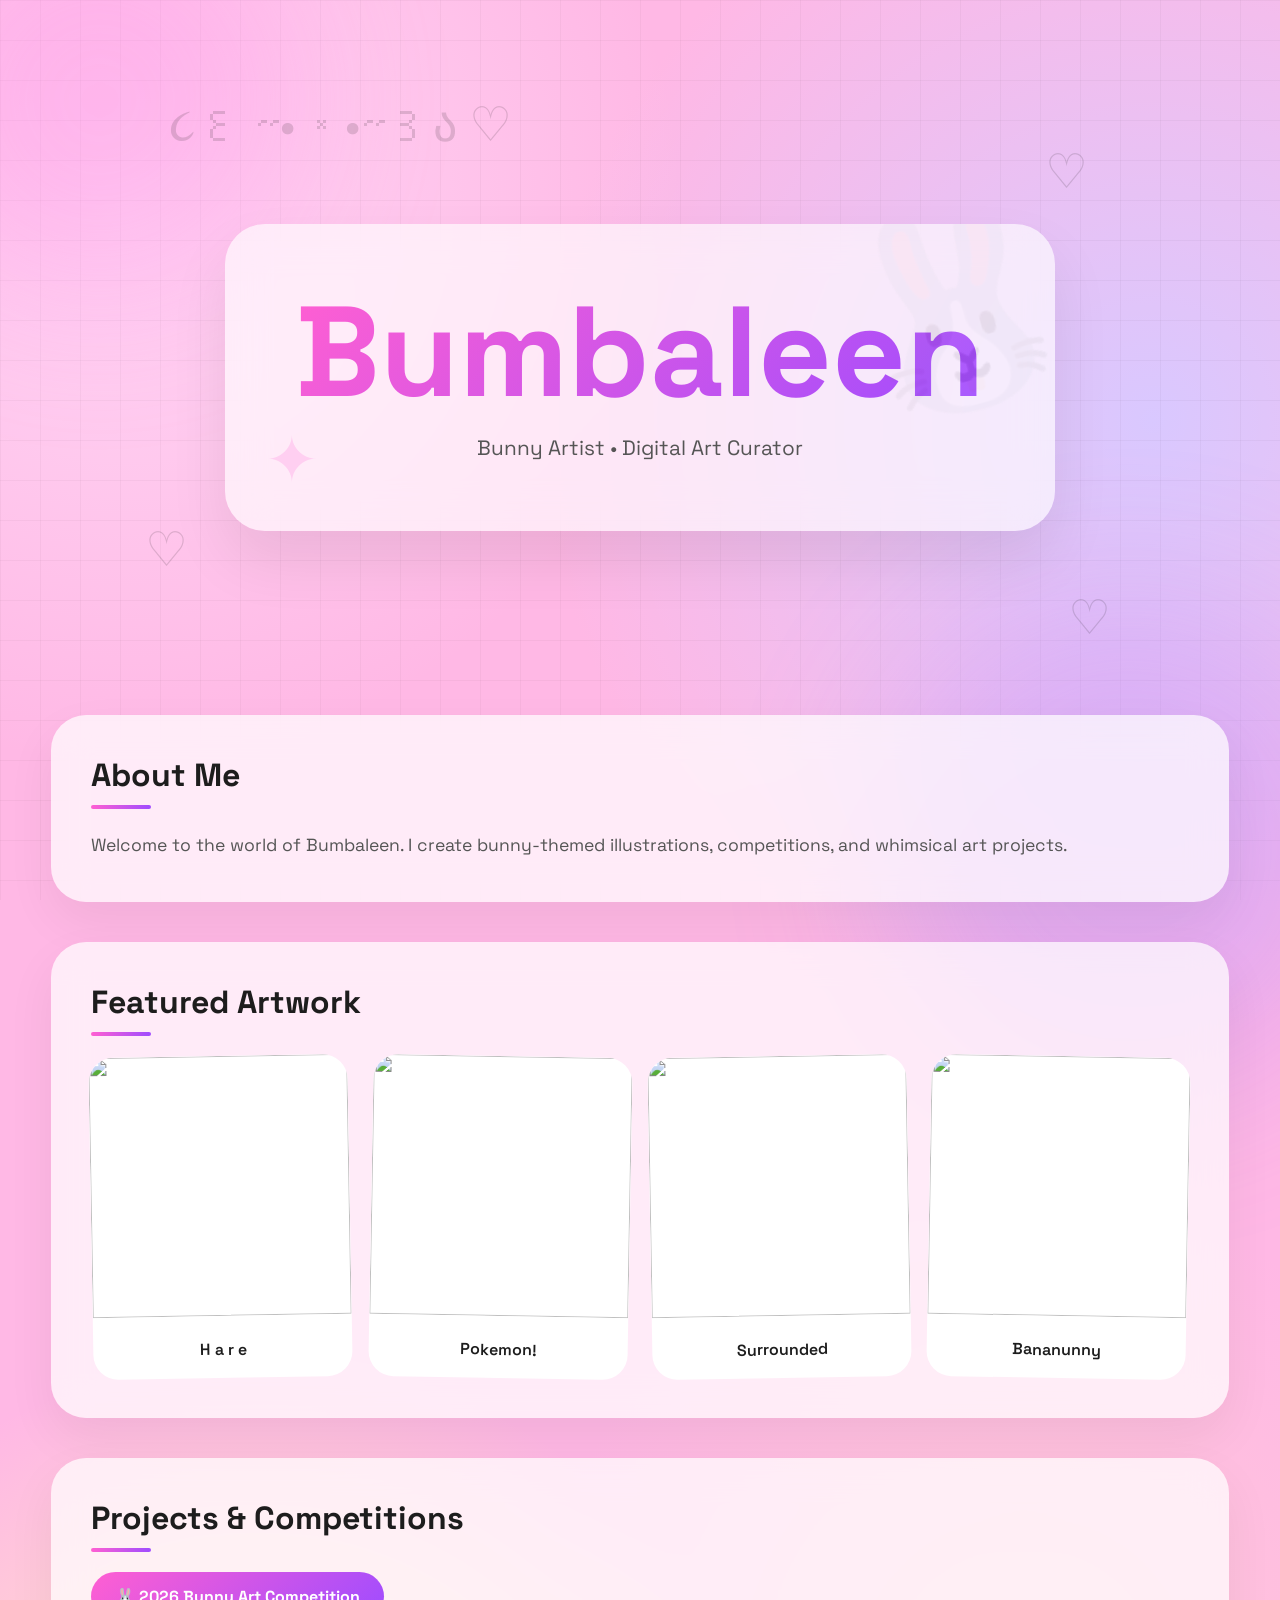
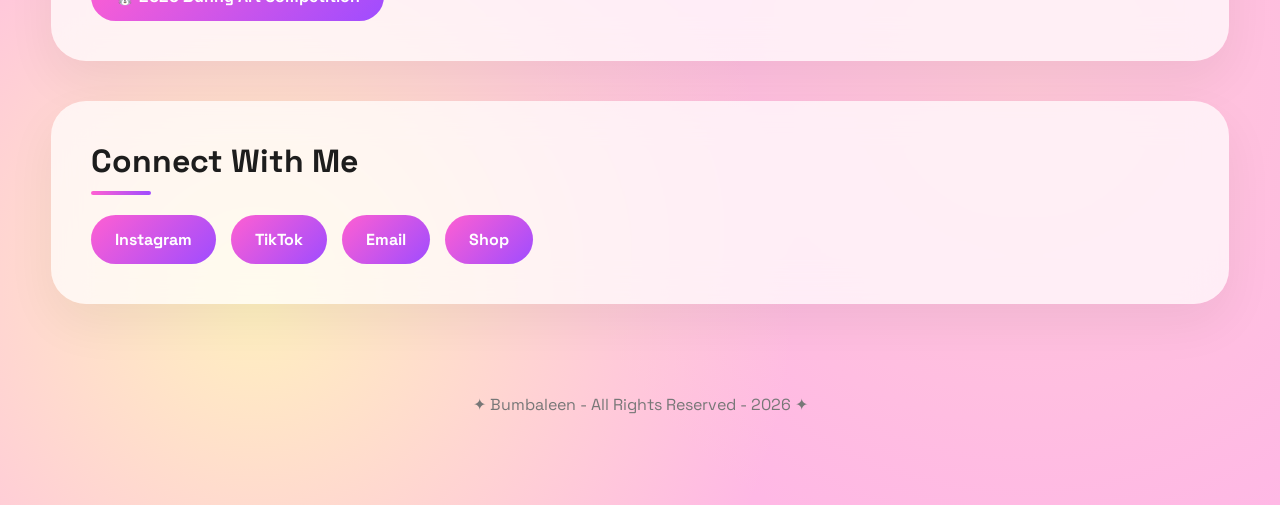
==== index.html @ 547e1d8e "Move website files to root directory for GitHub Pages" ====
<!DOCTYPE html>
<html lang="en">
<head>
<meta charset="UTF-8">
<meta name="viewport" content="width=device-width, initial-scale=1.0">
<title>Bumbaleen</title>

<link href="https://fonts.googleapis.com/css2?family=Space+Grotesk:wght@300;400;500;700&display=swap" rel="stylesheet">

<link rel="stylesheet" href="style.css">
</head>

<body>

<div class="blob blob1"></div>
<div class="blob blob2"></div>

<div class="container">

<section class="hero">

<div class="doodles">
<div class="doodle d1">૮꒰ ˶• ༝ •˶꒱ა ♡</div>
<div class="doodle d2">♡</div>
<div class="doodle d3">♡</div>
<div class="doodle d4">♡</div>
</div>

<div class="hero-card">

<h1>Bumbaleen</h1>

<p class="tagline">
Bunny Artist • Digital Art Curator
</p>

</div>

</section>

<section class="section">
<div class="card">

<h2>About Me</h2>

<p class="bio">
Welcome to the world of Bumbaleen. I create bunny-themed illustrations, competitions, and whimsical art projects.
</p>

</div>
</section>

<section class="section">
<div class="card">

<h2>Featured Artwork</h2>

<div class="gallery">

<div class="art">
<img src="Untitled256_20260115131650.jpeg" alt="">
<p>H a r e</p>
</div>

<div class="art">
<img src="IMG_6233.jpeg" alt="">
<p>Pokemon!</p>
</div>

<div class="art">
<img src="IMG_6665.jpeg" alt="">
<p>Surrounded</p>
</div>

<div class="art">
<img src="IMG_6043.jpeg" alt="">
<p>Bananunny</p>
</div>

</div>

</div>
</section>

<section class="section">
<div class="card">

<h2>Projects & Competitions</h2>

<div class="button-group">
<a class="button" href="competition.html">
🐰 2026 Bunny Art Competition
</a>
</div>

</div>
</section>

<section class="section">
<div class="card">

<h2>Connect With Me</h2>

<div class="button-group">

<a class="button" href="https://instagram.com/yourusername" target="_blank">
Instagram
</a>

<a class="button" href="https://tiktok.com/@yourusername" target="_blank">
TikTok
</a>

<a class="button" href="mailto:your@email.com">
Email
</a>

<a class="button" href="#">
Shop
</a>

</div>

</div>
</section>

<footer>
✦ Bumbaleen - All Rights Reserved - 2026 ✦ 
</footer>

</div>

</body>
</html>
---- style.css ----
*{
    margin:0;
    padding:0;
    box-sizing:border-box;
}

:root{
    --pink:#ff5fd2;
    --purple:#9f4cff;
    --cream:#FFB8E5;
    --dark:#1d1d1d;
}

body{
    font-family:'Space Grotesk',sans-serif;
    color:var(--dark);
    overflow-x:hidden;
    background:
    radial-gradient(circle at 10% 10%, #ffd7f5 0%, transparent 25%),
    radial-gradient(circle at 90% 20%, #d9c8ff 0%, transparent 30%),
    radial-gradient(circle at 20% 90%, #fff1bf 0%, transparent 25%),
    radial-gradient(circle at 80% 80%, #ffc8d8 0%, transparent 25%),
    var(--cream);
}

body::before{
    content:"";
    position:fixed;
    inset:0;
    background-image:
    linear-gradient(rgba(0,0,0,.03) 1px, transparent 1px),
    linear-gradient(90deg, rgba(0,0,0,.03) 1px, transparent 1px);
    background-size:40px 40px;
    pointer-events:none;
}

.blob{
    position:fixed;
    border-radius:50%;
    filter:blur(80px);
    opacity:.3;
    pointer-events:none;
}

.blob1{
    width:400px;
    height:400px;
    background:#ff77df;
    top:-100px;
    left:-100px;
}

.blob2{
    width:500px;
    height:500px;
    background:#b487ff;
    bottom:-200px;
    right:-100px;
}

.container{
    width:min(1200px,92%);
    margin:auto;
    padding:40px 0;
    position:relative;
    z-index:2;
}

.hero{
    min-height:75vh;
    display:flex;
    align-items:center;
    justify-content:center;
    text-align:center;
    position:relative;
}

.hero-card{
    background:rgba(255,255,255,.65);
    backdrop-filter:blur(20px);
    padding:70px;
    border-radius:40px;
    position:relative;
    overflow:hidden;
    box-shadow:
    0 30px 60px rgba(0,0,0,.08);
}

.hero-card::before{
    content:"🐰";
    position:absolute;
    font-size:12rem;
    right:-20px;
    top:-40px;
    opacity:.08;
    transform:rotate(-15deg);
}

.hero-card::after{
    content:"✦";
    position:absolute;
    left:40px;
    bottom:30px;
    font-size:4rem;
    color:var(--pink);
    opacity:.2;
}

h1{
    font-size:clamp(4rem,10vw,8rem);
    line-height:.9;

    background:
    linear-gradient(
    135deg,
    var(--pink),
    var(--purple)
    );

    -webkit-background-clip:text;
    -webkit-text-fill-color:transparent;
}

.tagline{
    margin-top:25px;
    font-size:1.3rem;
    color:#555;
}

.section{
    margin-bottom:40px;
}

.card{
    background:rgba(255,255,255,.72);
    backdrop-filter:blur(18px);
    border-radius:35px;
    padding:40px;
    box-shadow:
    0 20px 50px rgba(0,0,0,.06);
}

.card h2{
    font-size:2rem;
    margin-bottom:20px;
    position:relative;
}

.card h2::after{
    content:"";
    width:60px;
    height:4px;
    background:linear-gradient(
    90deg,
    var(--pink),
    var(--purple)
    );
    display:block;
    margin-top:10px;
    border-radius:999px;
}

.bio{
    line-height:1.9;
    font-size:1.1rem;
    color:#555;
}

.gallery{
    display:grid;
    grid-template-columns:
    repeat(auto-fit,minmax(240px,1fr));
    gap:20px;
}

.art{
    background:white;
    border-radius:25px;
    overflow:hidden;
    transition:.35s;
    transform:rotate(-1deg);
}

.art:nth-child(even){
    transform:rotate(1deg);
}

.art:hover{
    transform:translateY(-10px) rotate(0deg);
}

.art img{
    width:100%;
    height:260px;
    object-fit:cover;
}

.art p{
    padding:18px;
    text-align:center;
    font-weight:600;
}

.button-group{
    display:flex;
    flex-wrap:wrap;
    gap:15px;
}

.button{
    text-decoration:none;
    color:white;

    background:
    linear-gradient(
    135deg,
    var(--pink),
    var(--purple)
    );

    padding:14px 24px;
    border-radius:999px;
    font-weight:700;

    transition:.3s;
}

.button:hover{
    transform:translateY(-4px) scale(1.03);
}

footer{
    text-align:center;
    padding:50px;
    color:#777;
}

.doodles{
    position:absolute;
    inset:0;
    pointer-events:none;
}

.doodle{
    position:absolute;
    opacity:.15;
    font-size:3rem;
}

.d1{
    top:8%;
    left:10%;
}

.d2{
    top:15%;
    right:12%;
}

.d3{
    bottom:20%;
    left:8%;
}

.d4{
    bottom:10%;
    right:10%;
}

@media(max-width:768px){

.hero-card{
    padding:40px 25px;
}

.card{
    padding:25px;
}

}
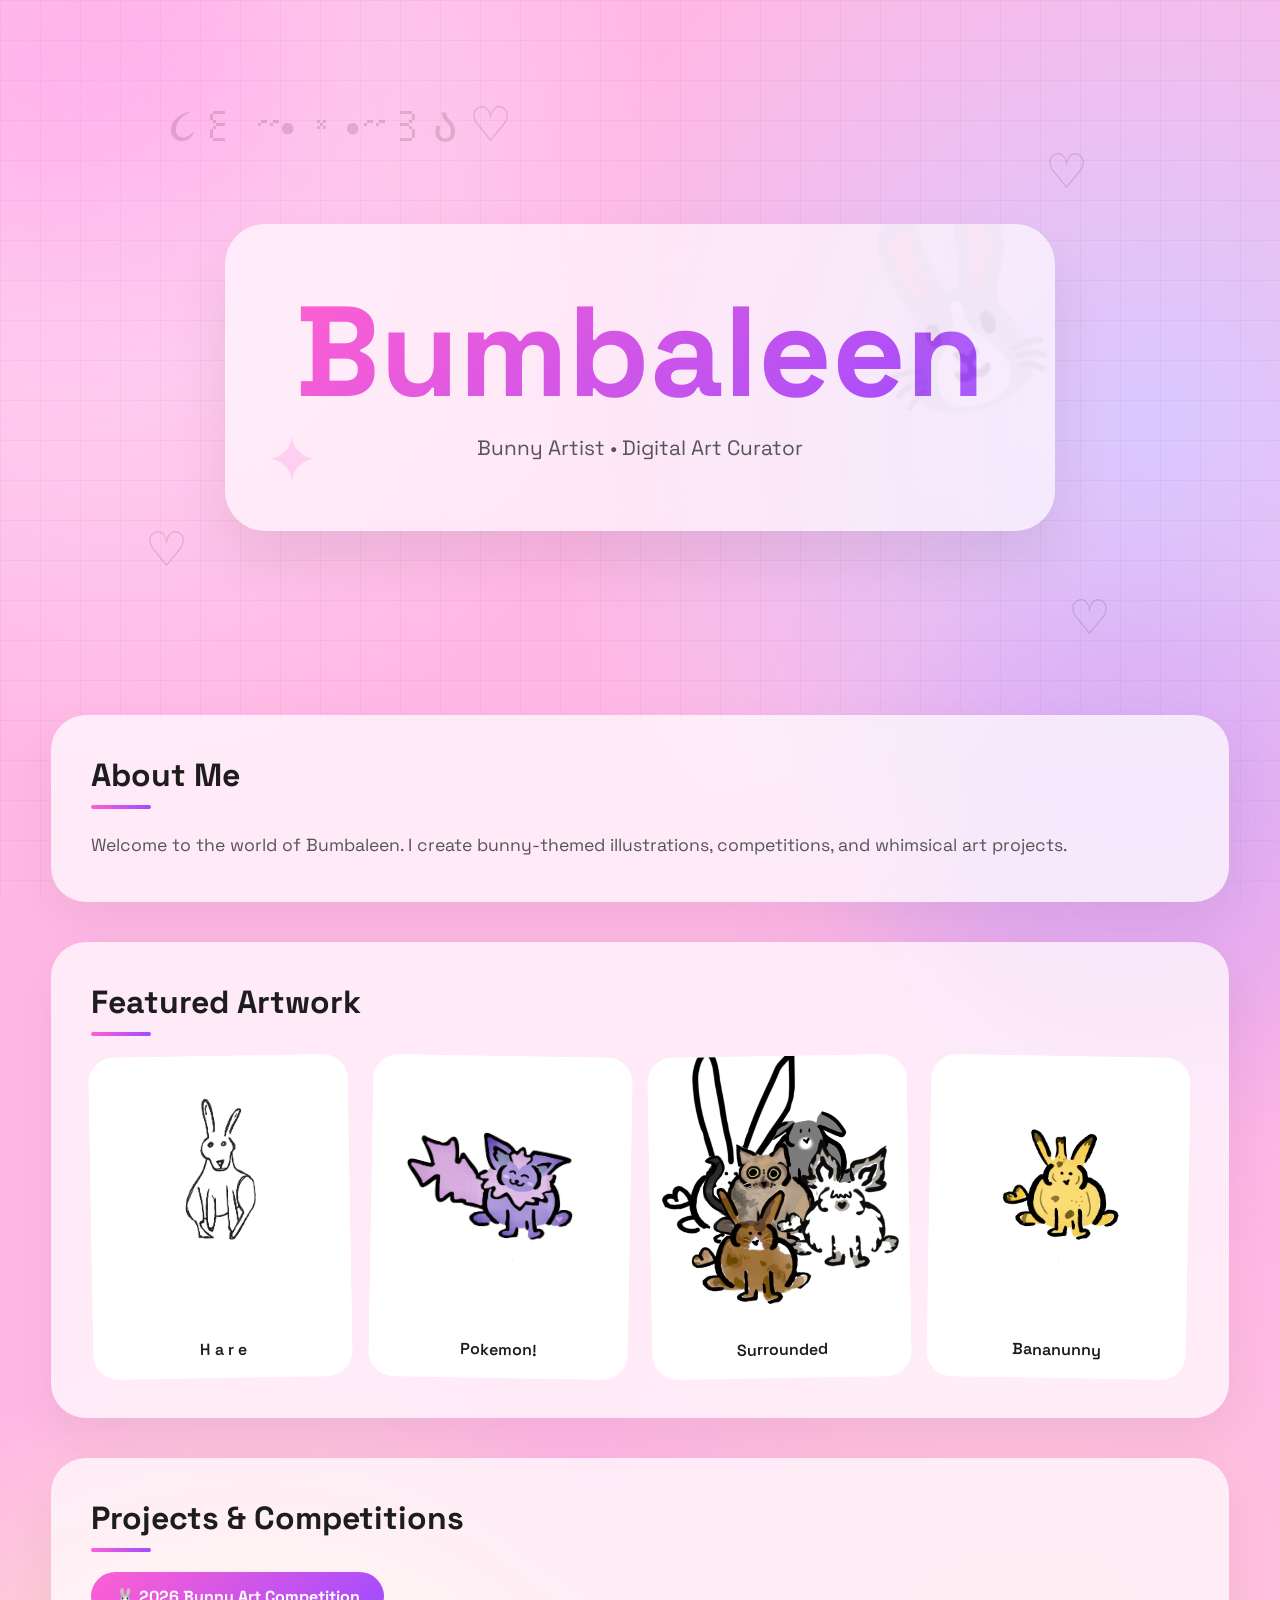
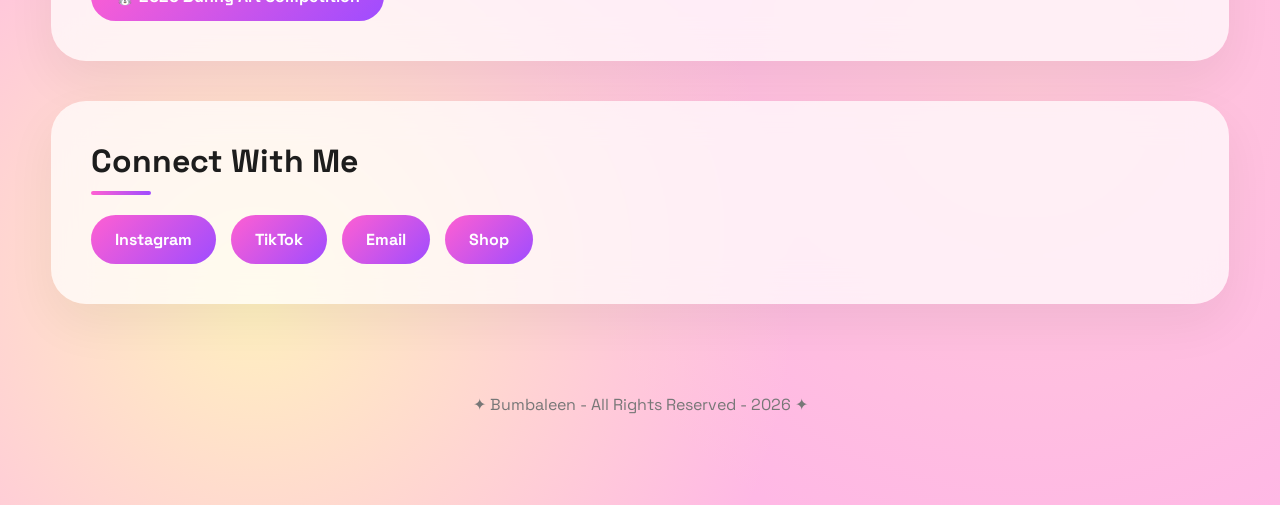
==== commit 68d7de48: "Add root index.html to serve Bumbaleen portfolio as homepage" ====
--- a/index.html
+++ b/index.html
@@ -4,131 +4,12 @@
 <meta charset="UTF-8">
 <meta name="viewport" content="width=device-width, initial-scale=1.0">
 <title>Bumbaleen</title>
-
-<link href="https://fonts.googleapis.com/css2?family=Space+Grotesk:wght@300;400;500;700&display=swap" rel="stylesheet">
-
-<link rel="stylesheet" href="style.css">
+<script>
+  // Redirect to the main site
+  window.location.href = './Bumbaleen/main webby/index.html';
+</script>
 </head>
-
 <body>
-
-<div class="blob blob1"></div>
-<div class="blob blob2"></div>
-
-<div class="container">
-
-<section class="hero">
-
-<div class="doodles">
-<div class="doodle d1">૮꒰ ˶• ༝ •˶꒱ა ♡</div>
-<div class="doodle d2">♡</div>
-<div class="doodle d3">♡</div>
-<div class="doodle d4">♡</div>
-</div>
-
-<div class="hero-card">
-
-<h1>Bumbaleen</h1>
-
-<p class="tagline">
-Bunny Artist • Digital Art Curator
-</p>
-
-</div>
-
-</section>
-
-<section class="section">
-<div class="card">
-
-<h2>About Me</h2>
-
-<p class="bio">
-Welcome to the world of Bumbaleen. I create bunny-themed illustrations, competitions, and whimsical art projects.
-</p>
-
-</div>
-</section>
-
-<section class="section">
-<div class="card">
-
-<h2>Featured Artwork</h2>
-
-<div class="gallery">
-
-<div class="art">
-<img src="Untitled256_20260115131650.jpeg" alt="">
-<p>H a r e</p>
-</div>
-
-<div class="art">
-<img src="IMG_6233.jpeg" alt="">
-<p>Pokemon!</p>
-</div>
-
-<div class="art">
-<img src="IMG_6665.jpeg" alt="">
-<p>Surrounded</p>
-</div>
-
-<div class="art">
-<img src="IMG_6043.jpeg" alt="">
-<p>Bananunny</p>
-</div>
-
-</div>
-
-</div>
-</section>
-
-<section class="section">
-<div class="card">
-
-<h2>Projects & Competitions</h2>
-
-<div class="button-group">
-<a class="button" href="competition.html">
-🐰 2026 Bunny Art Competition
-</a>
-</div>
-
-</div>
-</section>
-
-<section class="section">
-<div class="card">
-
-<h2>Connect With Me</h2>
-
-<div class="button-group">
-
-<a class="button" href="https://instagram.com/yourusername" target="_blank">
-Instagram
-</a>
-
-<a class="button" href="https://tiktok.com/@yourusername" target="_blank">
-TikTok
-</a>
-
-<a class="button" href="mailto:your@email.com">
-Email
-</a>
-
-<a class="button" href="#">
-Shop
-</a>
-
-</div>
-
-</div>
-</section>
-
-<footer>
-✦ Bumbaleen - All Rights Reserved - 2026 ✦ 
-</footer>
-
-</div>
-
+  <p>Redirecting to Bumbaleen...</p>
 </body>
-</html>+</html>
